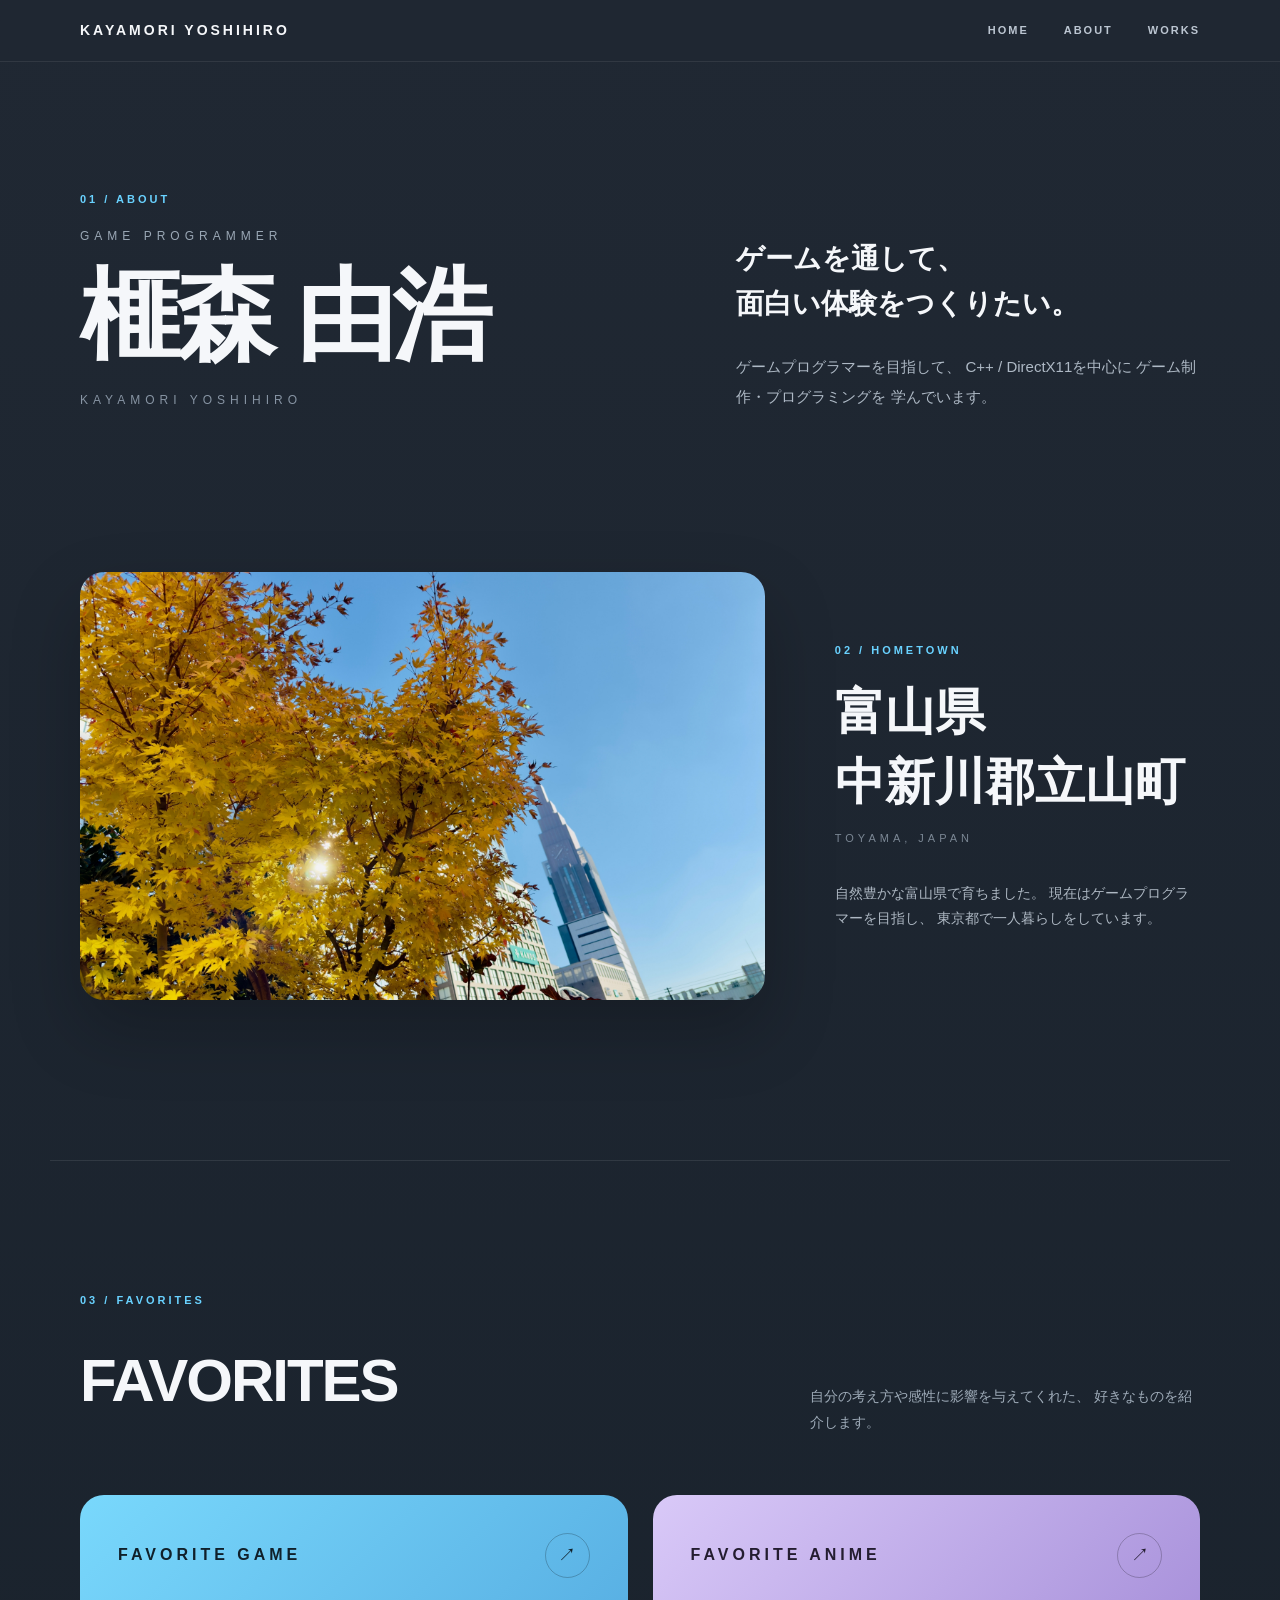
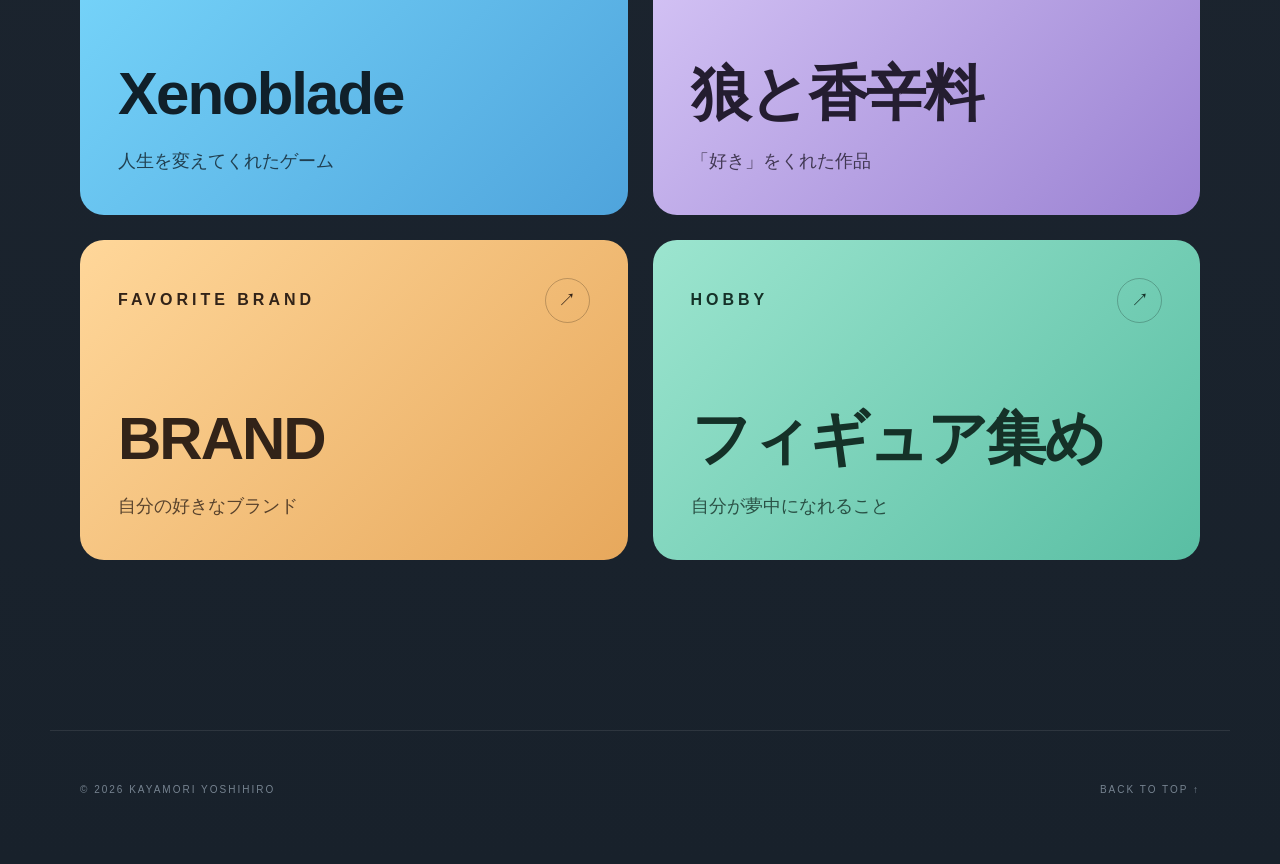
==== about.html @ 98be85f1 "Web改変" ====
<!DOCTYPE html>
<html lang="ja">

<head>

    <meta charset="UTF-8">

    <meta name="viewport"
          content="width=device-width, initial-scale=1.0">

    <title>About | 榧森由浩</title>

    <link rel="stylesheet"
          href="style.css">

</head>


<body>

    <!-- HEADER -->
    <header>

        <div class="header-inner">

            <a href="index.html"
               class="logo">
                KAYAMORI YOSHIHIRO
            </a>

            <nav>

                <a href="index.html">
                    HOME
                </a>

                <a href="about.html">
                    ABOUT
                </a>

                <a href="works.html">
                    WORKS
                </a>

            </nav>

        </div>

    </header>


    <main>


        <!-- =========================
             ABOUT
        ========================== -->

        <section class="about-page">

            <p class="section-number">
                01 / ABOUT
            </p>


            <div class="about-page-header">

                <div>

                    <p class="hello">
                        GAME PROGRAMMER
                    </p>

                    <h1>
                        榧森 由浩
                    </h1>

                    <p class="english-name">
                        KAYAMORI YOSHIHIRO
                    </p>

                </div>


                <div class="about-introduction">

                    <h2>
                        ゲームを通して、<br>
                        面白い体験をつくりたい。
                    </h2>

                    <p>
                        ゲームプログラマーを目指して、
                        C++ / DirectX11を中心に
                        ゲーム制作・プログラミングを
                        学んでいます。
                    </p>

                </div>

            </div>

        </section>



        <!-- =========================
             HOMETOWN
        ========================== -->

        <section class="hometown">

            <div class="hometown-image">

                <img src="images/toyama.jpg"
                     alt="富山の風景">

            </div>


            <div class="hometown-info">

                <p class="section-number">
                    02 / HOMETOWN
                </p>

                <h2>
                    富山県<br>
                    中新川郡立山町
                </h2>

                <p class="hometown-sub">
                    TOYAMA, JAPAN
                </p>

                <p>
                    自然豊かな富山県で育ちました。
                    現在はゲームプログラマーを目指し、
                    東京都で一人暮らしをしています。
                </p>

            </div>

        </section>



        <!-- =========================
             FAVORITES
        ========================== -->

        <section class="favorites">

            <div class="favorite-header">

                <div>

                    <p class="section-number">
                        03 / FAVORITES
                    </p>

                    <h2>
                        FAVORITES
                    </h2>

                </div>


                <p class="favorite-intro">
                    自分の考え方や感性に影響を与えてくれた、
                    好きなものを紹介します。
                </p>

            </div>


            <div class="favorite-links">


                <!-- GAME -->

                <a href="game.html"
                   class="favorite-link game-link">

                    <div class="favorite-top">

                        <span class="favorite-category">
                            FAVORITE GAME
                        </span>

                        <span class="arrow">
                            ↗
                        </span>

                    </div>


                    <div class="favorite-bottom">

                        <h3>
                            Xenoblade
                        </h3>

                        <span>
                            人生を変えてくれたゲーム
                        </span>

                    </div>

                </a>



                <!-- ANIME -->

                <a href="anime.html"
                   class="favorite-link anime-link">

                    <div class="favorite-top">

                        <span class="favorite-category">
                            FAVORITE ANIME
                        </span>

                        <span class="arrow">
                            ↗
                        </span>

                    </div>


                    <div class="favorite-bottom">

                        <h3>
                            狼と香辛料
                        </h3>

                        <span>
                            「好き」をくれた作品
                        </span>

                    </div>

                </a>



                <!-- BRAND -->

                <a href="brand.html"
                   class="favorite-link brand-link">

                    <div class="favorite-top">

                        <span class="favorite-category">
                            FAVORITE BRAND
                        </span>

                        <span class="arrow">
                            ↗
                        </span>

                    </div>


                    <div class="favorite-bottom">

                        <h3>
                            BRAND
                        </h3>

                        <span>
                            自分の好きなブランド
                        </span>

                    </div>

                </a>



                <!-- HOBBY -->

                <a href="hobby.html"
                   class="favorite-link hobby-link">

                    <div class="favorite-top">

                        <span class="favorite-category">
                            HOBBY
                        </span>

                        <span class="arrow">
                            ↗
                        </span>

                    </div>


                    <div class="favorite-bottom">

                        <h3>
                            フィギュア集め
                        </h3>

                        <span>
                            自分が夢中になれること
                        </span>

                    </div>

                </a>


            </div>

        </section>

    </main>


    <footer>

        <p>
            © 2026 KAYAMORI YOSHIHIRO
        </p>

        <a href="#">
            BACK TO TOP ↑
        </a>

    </footer>

</body>

</html>
---- style.css ----
/* ========================================
   RESET
======================================== */

* {
    margin: 0;
    padding: 0;
    box-sizing: border-box;
}


html {
    scroll-behavior: smooth;
}


body {

    background:
        linear-gradient(
            180deg,
            #202833 0%,
            #18212b 100%
        );

    color: #f5f7fa;

    font-family:
        "Segoe UI",
        "Yu Gothic",
        "Hiragino Kaku Gothic ProN",
        sans-serif;

    line-height: 1.8;
}


a {
    color: inherit;
    text-decoration: none;
}


img {
    display: block;
    width: 100%;
}


/* ========================================
   HEADER
======================================== */

header {

    position: fixed;

    top: 0;
    left: 0;

    width: 100%;

    z-index: 1000;

    background:
        rgba(32, 40, 51, 0.82);

    backdrop-filter: blur(18px);

    border-bottom:
        1px solid rgba(255,255,255,0.08);
}


.header-inner {

    max-width: 1180px;

    margin: auto;

    padding: 18px 30px;

    display: flex;

    justify-content: space-between;
    align-items: center;
}


/* LOGO */

.logo {
    width: auto;
    height: auto;

    display: inline-block;

    background: transparent;

    color: #f5f7fa;

    font-size: 14px;
    font-weight: 800;

    letter-spacing: 3px;

    border-radius: 0;

    transition: color 0.25s ease;
}

.logo:hover {
    color: #69d2ff;
}

/* NAV */

nav {

    display: flex;

    gap: 35px;
}


nav a {

    font-size: 11px;

    font-weight: 600;

    letter-spacing: 2px;

    color: #bcc6d2;

    transition: 0.25s;
}


nav a:hover {

    color: #69d2ff;
}


/* ========================================
   共通
======================================== */

section {

    max-width: 1180px;

    margin: auto;

    padding-left: 30px;
    padding-right: 30px;
}


.section-number {

    color: #69d2ff;

    font-size: 11px;

    font-weight: 700;

    letter-spacing: 3px;

    margin-bottom: 16px;
}


/* ========================================
   HERO
======================================== */

.hero {

    min-height: 750px;

    padding-top: 190px;
    padding-bottom: 130px;

    display: flex;

    flex-direction: column;

    justify-content: center;
}


.hero-label {

    color: #69d2ff;

    font-size: 11px;

    font-weight: 700;

    letter-spacing: 5px;

    margin-bottom: 75px;
}


.hero-main {

    display: grid;

    grid-template-columns:
        1.2fr 1fr;

    gap: 100px;

    align-items: end;
}


.hello {

    color: #9aa7b5;

    font-size: 12px;

    letter-spacing: 5px;

    margin-bottom: 18px;
}


.hero h1 {

    font-size:
        clamp(55px, 8vw, 100px);

    line-height: 1;

    letter-spacing: -4px;

    margin-bottom: 24px;
}


.english-name {

    color: #8794a3;

    letter-spacing: 5px;

    font-size: 12px;
}


.hero-description {

    padding-bottom: 12px;
}


.hero-description h2 {

    font-size: 30px;

    line-height: 1.6;

    margin-bottom: 30px;
}


.hero-description p {

    color: #aeb9c5;

    font-size: 15px;

    max-width: 450px;
}


/* ========================================
   HOMETOWN
======================================== */

.hometown {

    padding-bottom: 160px;

    display: grid;

    grid-template-columns:
        1.5fr 0.8fr;

    gap: 70px;

    align-items: center;
}


/* IMAGE */

.hometown-image {

    position: relative;

    aspect-ratio: 16 / 10;

    overflow: hidden;

    border-radius: 24px;

    box-shadow:
        0 30px 70px
        rgba(0,0,0,0.22);
}


.hometown-image img {

    width: 100%;
    height: 100%;

    object-fit: cover;

    transition:
        transform 0.8s ease;
}


.hometown-image:hover img {

    transform: scale(1.035);
}


/* INFO */

.hometown-info {

    padding: 30px 0;
}


.hometown-info h2 {

    font-size:
        clamp(32px, 4vw, 50px);

    line-height: 1.4;

    margin-bottom: 12px;
}


.hometown-sub {

    color: #7b8794;

    font-size: 11px;

    letter-spacing: 4px;

    margin-bottom: 32px;
}


.hometown-info > p:last-child {

    color: #aeb8c3;

    font-size: 14px;
}


/* ========================================
   FAVORITES
======================================== */

.favorites {

    padding-top: 130px;
    padding-bottom: 170px;

    border-top:
        1px solid rgba(255,255,255,0.09);
}


.favorite-header {

    display: flex;

    justify-content: space-between;

    align-items: end;

    margin-bottom: 60px;
}


.favorite-header h2 {

    font-size:
        clamp(38px, 5vw, 60px);

    letter-spacing: -2px;
}


.favorite-intro {

    max-width: 390px;

    color: #9eabb8;

    font-size: 14px;
}


/* ========================================
   FAVORITE BUTTON
======================================== */

.favorite-links {

    display: grid;

    grid-template-columns:
        repeat(2, 1fr);

    gap: 25px;
}


.favorite-link {
    min-height: 320px;

    padding: 38px;

    border-radius: 24px;

    display: flex;

    flex-direction: column;

    justify-content: space-between;

    transition:
        transform 0.3s ease,
        box-shadow 0.3s ease;

    overflow: hidden;
}

/* GAME */

.game-link {
    background:
        linear-gradient(
            135deg,
            #79d8fc 0%,
            #4fa4dc 100%
        );

    color: #10202a;
}

/* ANIME */

.anime-link {
    background:
        linear-gradient(
            135deg,
            #d9c9f8 0%,
            #9a81d2 100%
        );

    color: #241d30;
}

/* BRAND */

.brand-link {
    background:
        linear-gradient(
            135deg,
            #ffd79a 0%,
            #e7a85c 100%
        );

    color: #322318;
}

/* HOBBY */

.hobby-link {
    background:
        linear-gradient(
            135deg,
            #9ce5cf 0%,
            #59bea3 100%
        );

    color: #153128;
}


/* HOVER */

.favorite-link:hover {

    transform:
        translateY(-8px);

    box-shadow:
        0 30px 60px
        rgba(0,0,0,0.20);
}


/* TOP */

.favorite-top {

    display: flex;

    justify-content: space-between;

    align-items: center;
}


.favorite-category {
    font-size: 16px;

    font-weight: 800;

    letter-spacing: 4px;
}

.arrow {

    width: 45px;
    height: 45px;

    display: flex;

    justify-content: center;
    align-items: center;

    border:
        1px solid rgba(0,0,0,0.22);

    border-radius: 50%;

    font-size: 18px;

    transition: 0.3s;
}


.favorite-link:hover .arrow {

    transform:
        translate(4px, -4px);

    background:
        rgba(255,255,255,0.3);
}


/* BOTTOM */

.favorite-bottom h3 {

    font-size:
        clamp(38px, 5vw, 60px);

    line-height: 1.2;

    letter-spacing: -2px;

    margin-bottom: 16px;
}


.favorite-bottom > span {
    display: block;

    font-size: 18px;

    font-weight: 500;

    line-height: 1.7;

    opacity: 0.8;
}

/* ========================================
   FOOTER
======================================== */

footer {

    max-width: 1180px;

    margin: auto;

    padding:
        50px 30px 65px;

    border-top:
        1px solid rgba(255,255,255,0.09);

    display: flex;

    justify-content: space-between;

    color: #768390;

    font-size: 10px;

    letter-spacing: 2px;
}


footer a {

    transition: 0.25s;
}


footer a:hover {

    color: #69d2ff;
}


/* ========================================
   TABLET / SMARTPHONE
======================================== */

@media (max-width: 768px) {

    .header-inner {

        padding: 15px 20px;
    }


    .logo {

        width: 40px;
        height: 40px;
    }


    nav {

        gap: 15px;
    }


    nav a {

        font-size: 8px;

        letter-spacing: 1px;
    }


    section {

        padding-left: 20px;
        padding-right: 20px;
    }


    /* HERO */

    .hero {

        min-height: auto;

        padding-top: 160px;
        padding-bottom: 100px;
    }


    .hero-label {

        margin-bottom: 50px;
    }


    .hero-main {

        grid-template-columns: 1fr;

        gap: 55px;
    }


    .hero h1 {

        font-size: 55px;

        letter-spacing: -3px;
    }


    .hero-description h2 {

        font-size: 23px;
    }


    /* HOMETOWN */

    .hometown {

        grid-template-columns: 1fr;

        gap: 40px;

        padding-bottom: 110px;
    }


    .hometown-image {

        border-radius: 18px;
    }


    /* FAVORITE */

    .favorites {

        padding-top: 90px;

        padding-bottom: 110px;
    }


    .favorite-header {

        display: block;

        margin-bottom: 40px;
    }


    .favorite-intro {

        margin-top: 20px;
    }


    .favorite-links {

        grid-template-columns: 1fr;
    }


    .favorite-link {

        min-height: 300px;

        padding: 28px;
    }


    footer {

        margin-left: 20px;
        margin-right: 20px;

        padding-left: 0;
        padding-right: 0;
    }

    /* HOME */

.home-main {

    padding:
        150px 20px
        80px;
}


.home-content h1 {

    font-size: 60px;

    letter-spacing: -4px;
}


.home-name {

    font-size: 10px;

    letter-spacing: 4px;
}


.home-links {

    flex-direction: column;

    align-items: flex-start;

    margin-top: 45px;
}


.home-button {

    width: 100%;

    max-width: 300px;
}


/* ABOUT */

.about-page {

    padding-top: 150px;

    padding-bottom: 100px;
}


.about-page-header {

    grid-template-columns: 1fr;

    gap: 50px;
}


.about-page h1 {

    font-size: 55px;
}

}
/* ========================================
   HOME PAGE
======================================== */

.home-main {

    position: relative;

    min-height: 100vh;

    max-width: 1180px;

    margin: auto;

    padding:
        160px 30px
        80px;

    display: flex;

    align-items: center;

    overflow: hidden;
}


.home-content {

    position: relative;

    z-index: 2;
}


.home-label {

    color: #69d2ff;

    font-size: 12px;

    font-weight: 700;

    letter-spacing: 5px;

    margin-bottom: 45px;
}


.home-content h1 {

    font-size:
        clamp(70px, 11vw, 150px);

    line-height: 1;

    letter-spacing: -7px;

    margin-bottom: 25px;
}


.home-name {

    color: #8e9aa8;

    font-size: 14px;

    font-weight: 600;

    letter-spacing: 7px;
}


/* HOME BUTTON */

.home-links {

    display: flex;

    gap: 15px;

    margin-top: 65px;
}


.home-button {

    min-width: 200px;

    padding:
        17px 22px;

    display: flex;

    align-items: center;

    justify-content: space-between;

    background: #69d2ff;

    color: #17212b;

    border: 1px solid #69d2ff;

    border-radius: 12px;

    font-size: 12px;

    font-weight: 800;

    letter-spacing: 2px;

    transition:
        transform 0.25s ease,
        background 0.25s ease;
}


.home-button.secondary {

    color: #dce4ec;

    background:
        rgba(255,255,255,0.04);

    border-color:
        rgba(255,255,255,0.15);
}


.home-button:hover {

    transform:
        translateY(-4px);
}


.home-button.secondary:hover {

    background:
        rgba(255,255,255,0.08);

    border-color: #69d2ff;
}


/* 背景文字 */

.home-decoration {

    position: absolute;

    right: -40px;
    bottom: 40px;

    color:
        rgba(255,255,255,0.025);

    font-size:
        clamp(100px, 16vw, 240px);

    font-weight: 900;

    letter-spacing: -12px;

    pointer-events: none;
}



/* ========================================
   ABOUT PAGE
======================================== */

.about-page {

    padding-top: 190px;

    padding-bottom: 160px;
}


.about-page-header {

    display: grid;

    grid-template-columns:
        1.2fr 1fr;

    gap: 100px;

    align-items: end;
}


.about-page h1 {

    font-size:
        clamp(55px, 8vw, 100px);

    line-height: 1;

    letter-spacing: -4px;

    margin-bottom: 25px;
}


.about-introduction h2 {

    font-size: 28px;

    line-height: 1.6;

    margin-bottom: 25px;
}


.about-introduction p {

    color: #aeb9c5;

    font-size: 15px;

    line-height: 2;
}
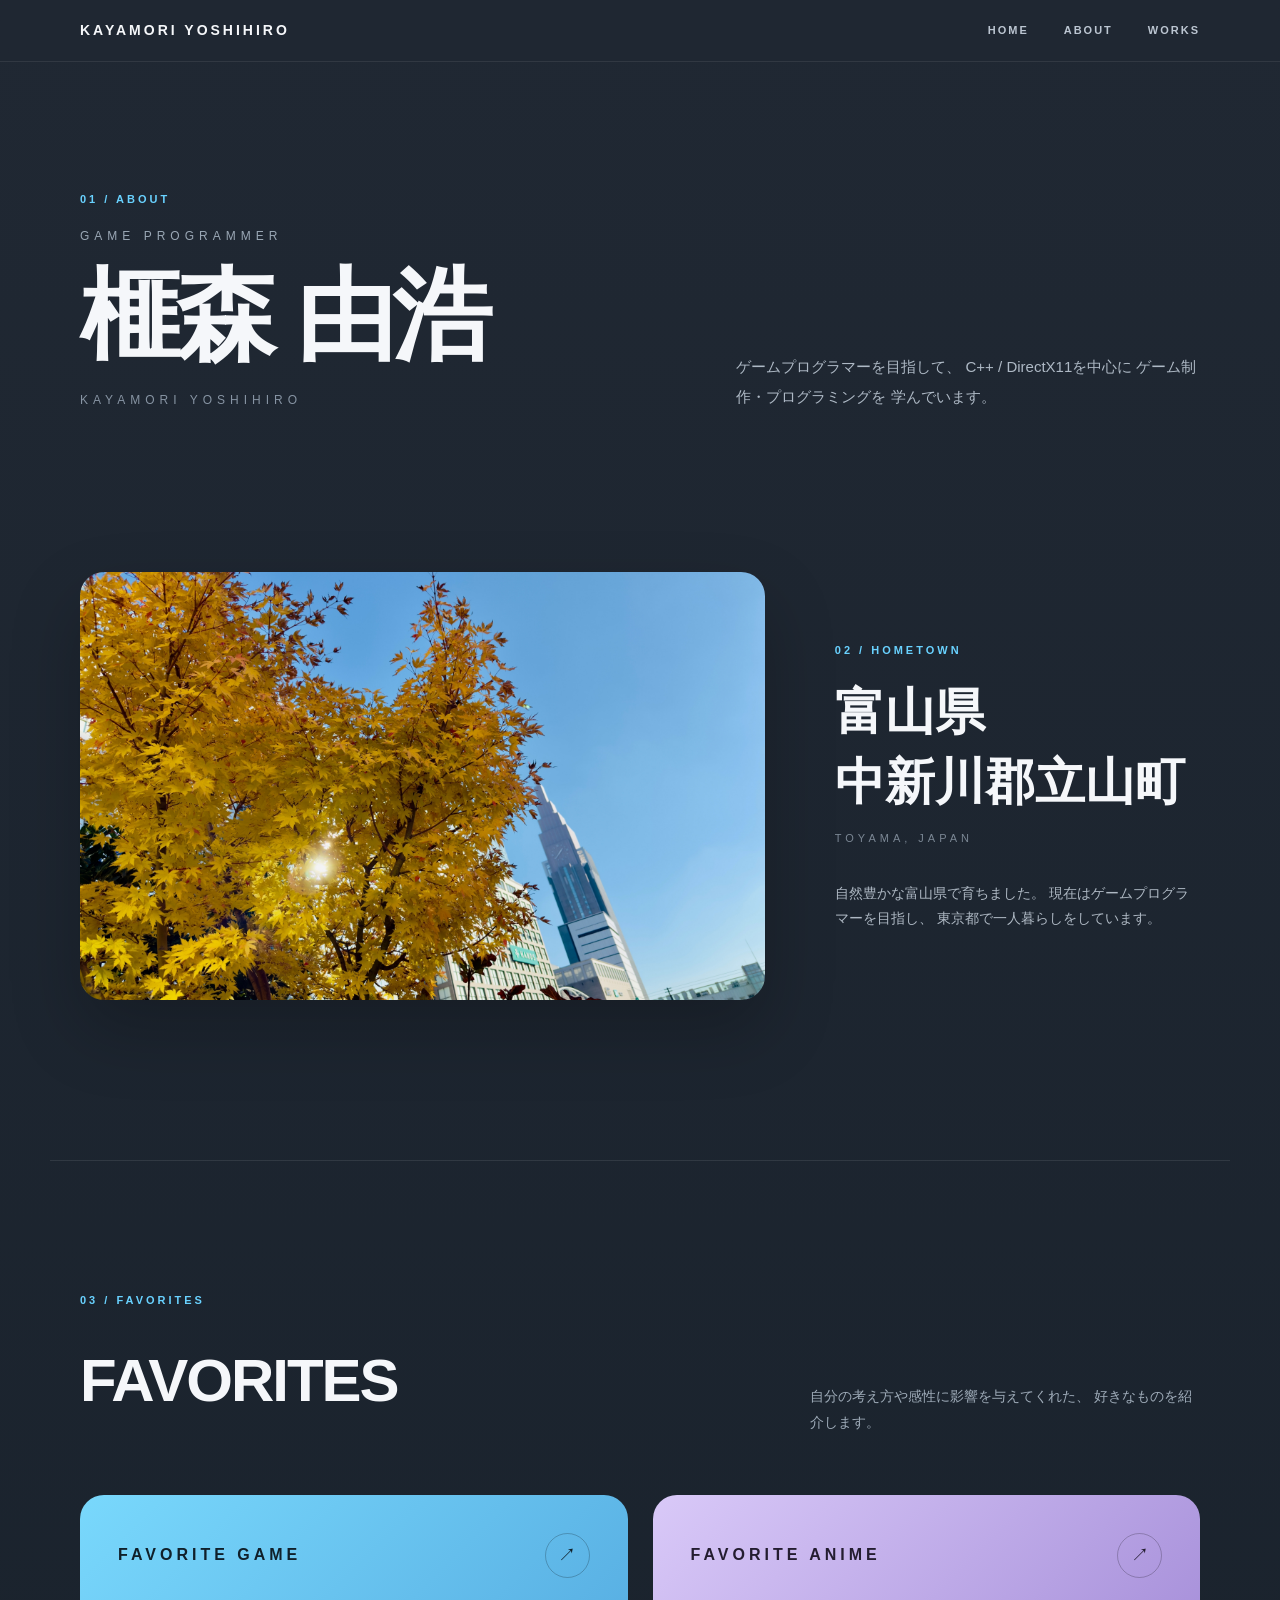
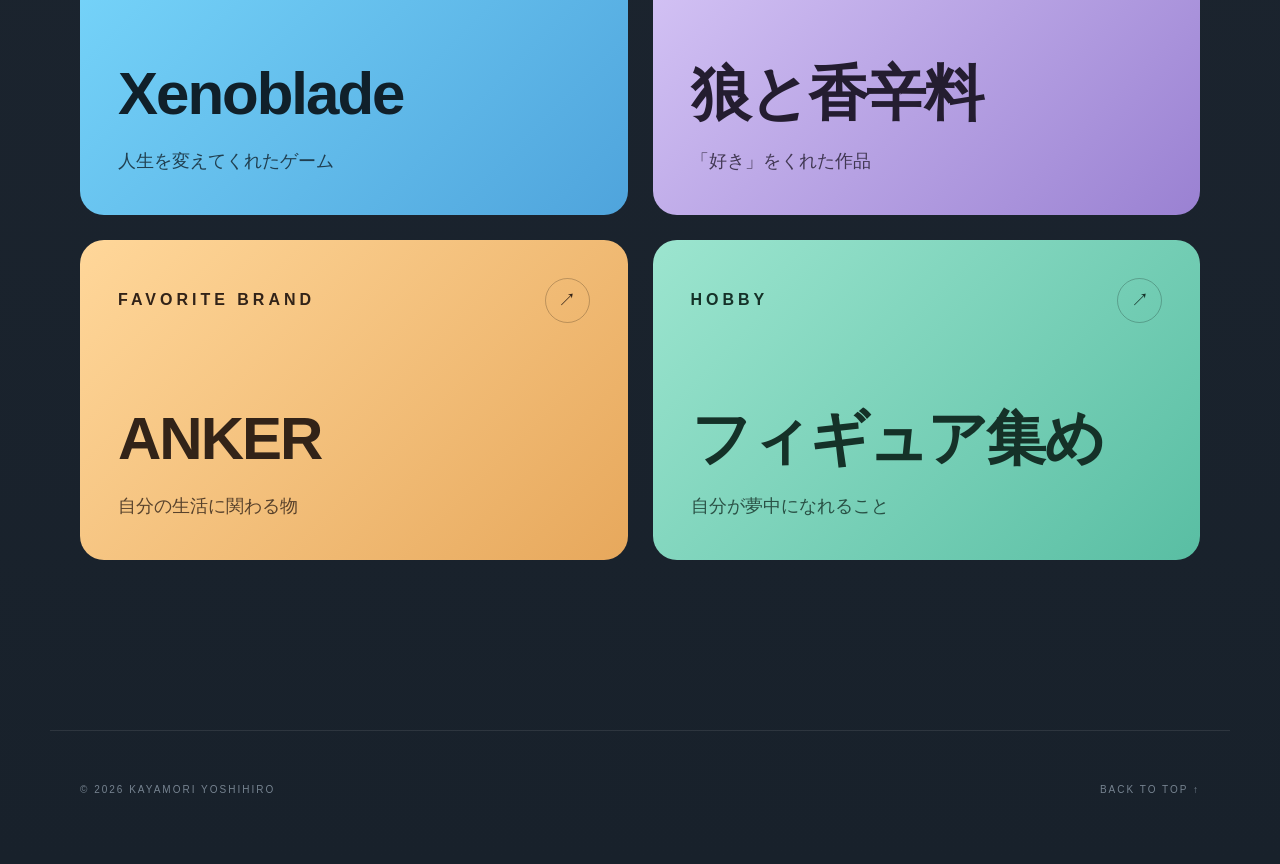
==== commit d803f31a: "Web改変" ====
--- a/about.html
+++ b/about.html
@@ -51,7 +51,6 @@
 
     <main>
 
-
         <!-- =========================
              ABOUT
         ========================== -->
@@ -83,11 +82,6 @@
 
 
                 <div class="about-introduction">
-
-                    <h2>
-                        ゲームを通して、<br>
-                        面白い体験をつくりたい。
-                    </h2>
 
                     <p>
                         ゲームプログラマーを目指して、
@@ -103,7 +97,6 @@
         </section>
 
 
-
         <!-- =========================
              HOMETOWN
         ========================== -->
@@ -144,7 +137,6 @@
         </section>
 
 
-
         <!-- =========================
              FAVORITES
         ========================== -->
@@ -164,7 +156,6 @@
                     </h2>
 
                 </div>
-
 
                 <p class="favorite-intro">
                     自分の考え方や感性に影響を与えてくれた、
@@ -176,7 +167,6 @@
 
             <div class="favorite-links">
 
-
                 <!-- GAME -->
 
                 <a href="game.html"
@@ -209,8 +199,6 @@
 
                 </a>
 
-
-
                 <!-- ANIME -->
 
                 <a href="anime.html"
@@ -243,8 +231,6 @@
 
                 </a>
 
-
-
                 <!-- BRAND -->
 
                 <a href="brand.html"
@@ -266,18 +252,16 @@
                     <div class="favorite-bottom">
 
                         <h3>
-                            BRAND
+                            ANKER
                         </h3>
 
                         <span>
-                            自分の好きなブランド
-                        </span>
-
-                    </div>
-
-                </a>
-
-
+                            自分の生活に関わる物
+                        </span>
+
+                    </div>
+
+                </a>
 
                 <!-- HOBBY -->
 
@@ -311,7 +295,6 @@
 
                 </a>
 
-
             </div>
 
         </section>
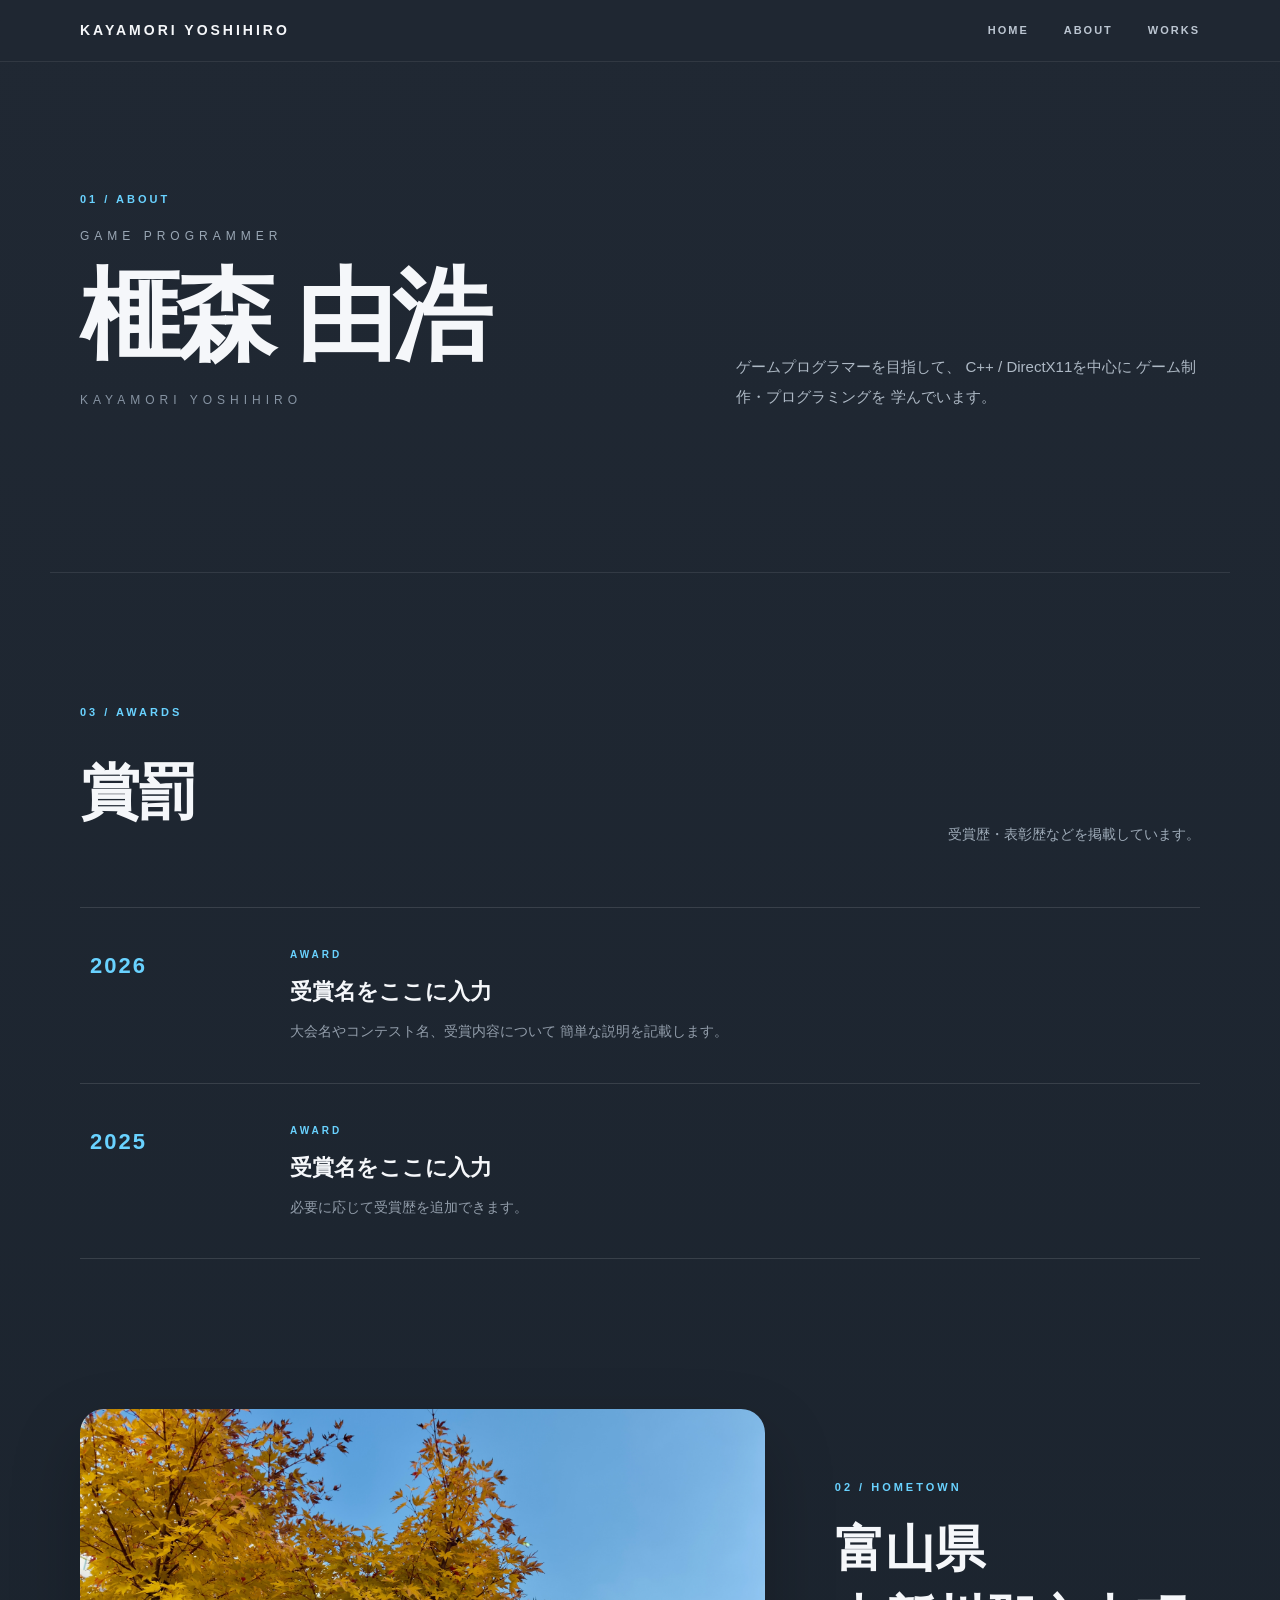
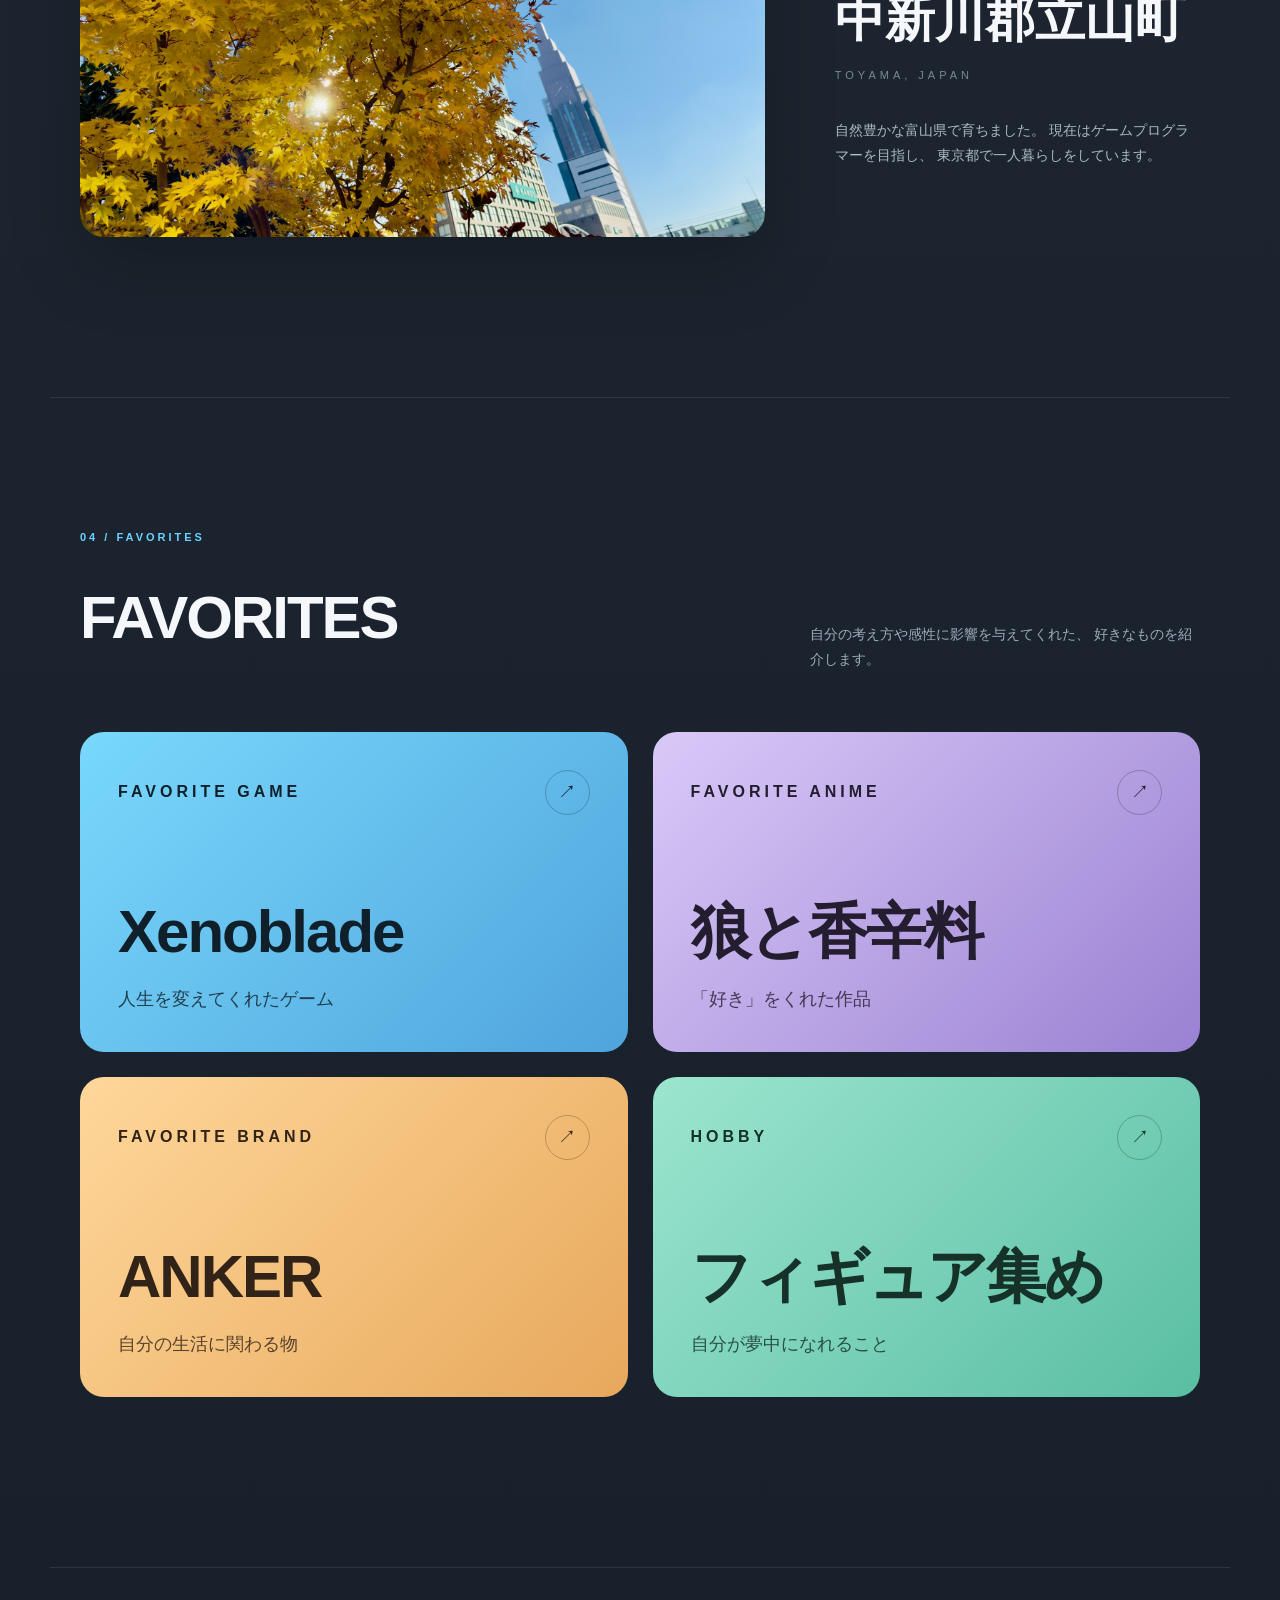
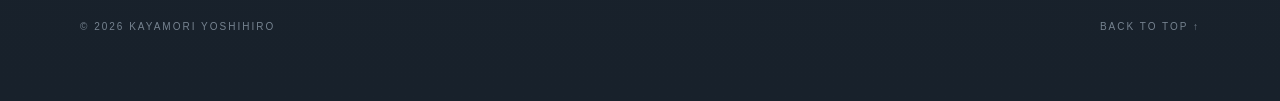
==== commit 0c64431c: "賞罰追加" ====
--- a/about.html
+++ b/about.html
@@ -97,6 +97,90 @@
         </section>
 
 
+<!-- =========================
+     AWARDS
+========================== -->
+
+<section class="awards">
+
+    <div class="awards-header">
+
+        <div>
+            <p class="section-number">
+                03 / AWARDS
+            </p>
+
+            <h2>
+                賞罰
+            </h2>
+        </div>
+
+        <p class="awards-intro">
+            受賞歴・表彰歴などを掲載しています。
+        </p>
+
+    </div>
+
+
+    <div class="award-list">
+
+        <!-- 賞罰 01 -->
+        <div class="award-item">
+
+            <div class="award-date">
+                2026
+            </div>
+
+            <div class="award-content">
+
+                <p class="award-type">
+                    AWARD
+                </p>
+
+                <h3>
+                    受賞名をここに入力
+                </h3>
+
+                <p>
+                    大会名やコンテスト名、受賞内容について
+                    簡単な説明を記載します。
+                </p>
+
+            </div>
+
+        </div>
+
+
+        <!-- 賞罰 02 -->
+        <div class="award-item">
+
+            <div class="award-date">
+                2025
+            </div>
+
+            <div class="award-content">
+
+                <p class="award-type">
+                    AWARD
+                </p>
+
+                <h3>
+                    受賞名をここに入力
+                </h3>
+
+                <p>
+                    必要に応じて受賞歴を追加できます。
+                </p>
+
+            </div>
+
+        </div>
+
+    </div>
+
+</section>
+
+
         <!-- =========================
              HOMETOWN
         ========================== -->
@@ -147,9 +231,9 @@
 
                 <div>
 
-                    <p class="section-number">
-                        03 / FAVORITES
-                    </p>
+<p class="section-number">
+    04 / FAVORITES
+</p>
 
                     <h2>
                         FAVORITES
--- a/style.css
+++ b/style.css
@@ -368,6 +368,124 @@
 .hometown-info > p:last-child {
 
     color: #aeb8c3;
+
+    font-size: 14px;
+}
+
+
+/* ========================================
+   AWARDS
+======================================== */
+
+.awards {
+    padding-top: 130px;
+    padding-bottom: 150px;
+
+    border-top:
+        1px solid rgba(255, 255, 255, 0.09);
+}
+
+
+/* HEADER */
+
+.awards-header {
+    display: flex;
+
+    justify-content: space-between;
+    align-items: end;
+
+    margin-bottom: 60px;
+}
+
+
+.awards-header h2 {
+    font-size:
+        clamp(38px, 5vw, 60px);
+
+    letter-spacing: -2px;
+}
+
+
+.awards-intro {
+    max-width: 390px;
+
+    color: #9eabb8;
+
+    font-size: 14px;
+}
+
+
+/* LIST */
+
+.award-list {
+    border-top:
+        1px solid rgba(255, 255, 255, 0.12);
+}
+
+
+.award-item {
+    display: grid;
+
+    grid-template-columns:
+        160px 1fr;
+
+    gap: 40px;
+
+    padding:
+        38px 10px;
+
+    border-bottom:
+        1px solid rgba(255, 255, 255, 0.12);
+
+    transition:
+        padding-left 0.25s ease,
+        background 0.25s ease;
+}
+
+
+.award-item:hover {
+    padding-left: 20px;
+
+    background:
+        rgba(255, 255, 255, 0.025);
+}
+
+
+/* 年 */
+
+.award-date {
+    color: #69d2ff;
+
+    font-size: 22px;
+    font-weight: 700;
+
+    letter-spacing: 2px;
+}
+
+
+/* 内容 */
+
+.award-type {
+    color: #69d2ff;
+
+    font-size: 10px;
+    font-weight: 700;
+
+    letter-spacing: 3px;
+
+    margin-bottom: 8px;
+}
+
+
+.award-content h3 {
+    font-size: 22px;
+
+    margin-bottom: 8px;
+}
+
+
+.award-content > p:last-child {
+    color: #929daa;
 
     font-size: 14px;
 }
@@ -734,6 +852,36 @@
     }
 
 
+    /* AWARDS */
+
+.awards {
+    padding-top: 90px;
+    padding-bottom: 110px;
+}
+
+.awards-header {
+    display: block;
+
+    margin-bottom: 40px;
+}
+
+.awards-intro {
+    margin-top: 20px;
+}
+
+.award-item {
+    grid-template-columns: 1fr;
+
+    gap: 12px;
+
+    padding: 30px 5px;
+}
+
+.award-item:hover {
+    padding-left: 5px;
+}
+
+
     /* FAVORITE */
 
     .favorites {
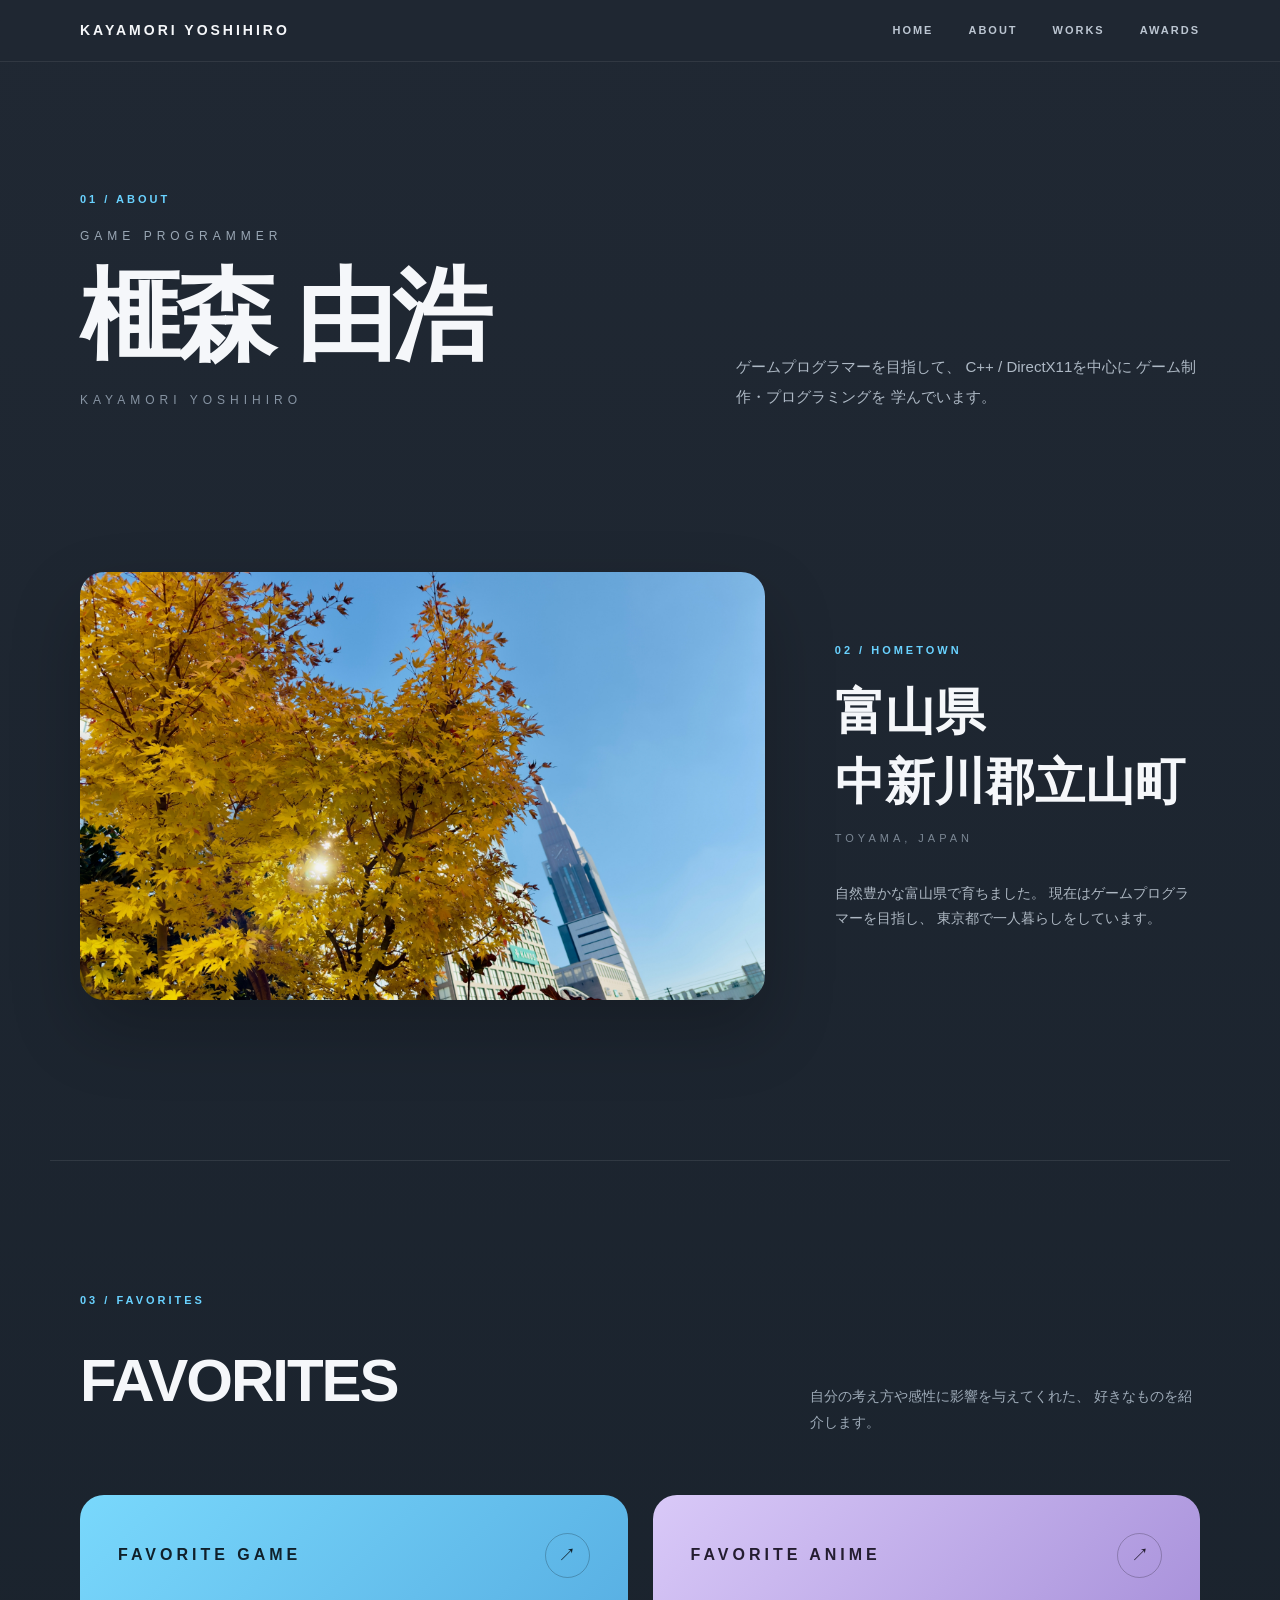
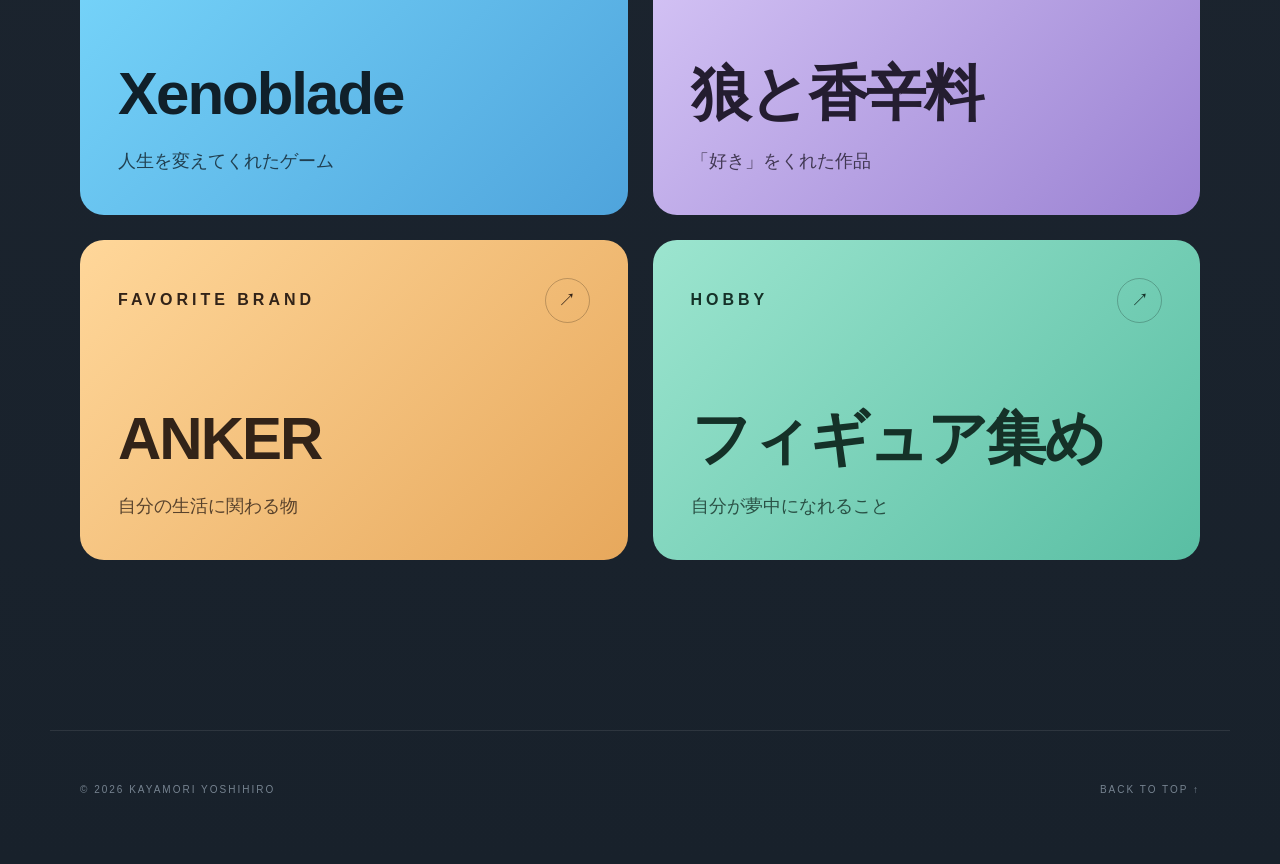
==== commit c8852b9a: "Works&Awards追加" ====
--- a/about.html
+++ b/about.html
@@ -28,21 +28,25 @@
                 KAYAMORI YOSHIHIRO
             </a>
 
-            <nav>
-
-                <a href="index.html">
-                    HOME
-                </a>
-
-                <a href="about.html">
-                    ABOUT
-                </a>
-
-                <a href="works.html">
-                    WORKS
-                </a>
-
-            </nav>
+<nav>
+
+    <a href="index.html">
+        HOME
+    </a>
+
+    <a href="about.html">
+        ABOUT
+    </a>
+
+    <a href="works.html">
+        WORKS
+    </a>
+
+    <a href="awards.html">
+        AWARDS
+    </a>
+
+</nav>
 
         </div>
 
@@ -97,90 +101,6 @@
         </section>
 
 
-<!-- =========================
-     AWARDS
-========================== -->
-
-<section class="awards">
-
-    <div class="awards-header">
-
-        <div>
-            <p class="section-number">
-                03 / AWARDS
-            </p>
-
-            <h2>
-                賞罰
-            </h2>
-        </div>
-
-        <p class="awards-intro">
-            受賞歴・表彰歴などを掲載しています。
-        </p>
-
-    </div>
-
-
-    <div class="award-list">
-
-        <!-- 賞罰 01 -->
-        <div class="award-item">
-
-            <div class="award-date">
-                2026
-            </div>
-
-            <div class="award-content">
-
-                <p class="award-type">
-                    AWARD
-                </p>
-
-                <h3>
-                    受賞名をここに入力
-                </h3>
-
-                <p>
-                    大会名やコンテスト名、受賞内容について
-                    簡単な説明を記載します。
-                </p>
-
-            </div>
-
-        </div>
-
-
-        <!-- 賞罰 02 -->
-        <div class="award-item">
-
-            <div class="award-date">
-                2025
-            </div>
-
-            <div class="award-content">
-
-                <p class="award-type">
-                    AWARD
-                </p>
-
-                <h3>
-                    受賞名をここに入力
-                </h3>
-
-                <p>
-                    必要に応じて受賞歴を追加できます。
-                </p>
-
-            </div>
-
-        </div>
-
-    </div>
-
-</section>
-
-
         <!-- =========================
              HOMETOWN
         ========================== -->
@@ -232,7 +152,7 @@
                 <div>
 
 <p class="section-number">
-    04 / FAVORITES
+    03 / FAVORITES
 </p>
 
                     <h2>
--- a/style.css
+++ b/style.css
@@ -996,6 +996,41 @@
     font-size: 55px;
 }
 
+
+/* WORKS */
+
+.works-page {
+    padding-top: 150px;
+    padding-bottom: 110px;
+}
+
+
+.works-heading {
+    margin-bottom: 60px;
+}
+
+
+.works-heading h1 {
+    font-size: 55px;
+}
+
+
+.works-grid {
+    grid-template-columns: 1fr;
+
+    gap: 65px;
+}
+
+
+.work-image {
+    border-radius: 17px;
+}
+
+
+.work-title-row h2 {
+    font-size: 30px;
+}
+
 }
 /* ========================================
    HOME PAGE
@@ -1222,4 +1257,332 @@
     font-size: 15px;
 
     line-height: 2;
+}
+
+
+/* ========================================
+   AWARDS PAGE
+======================================== */
+
+.awards-page {
+    min-height: 100vh;
+
+    padding-top: 190px;
+    padding-bottom: 150px;
+}
+
+
+.awards-page-title {
+    margin-bottom: 90px;
+}
+
+
+.awards-page-title h1 {
+    font-size:
+        clamp(60px, 9vw, 110px);
+
+    line-height: 1;
+
+    letter-spacing: -5px;
+
+    margin-bottom: 25px;
+}
+
+
+.awards-page-title > p:last-child {
+    color: #8e9aa8;
+
+    font-size: 15px;
+
+    letter-spacing: 2px;
+}
+
+
+/* ========================================
+   WORKS PAGE
+======================================== */
+
+.works-page {
+    padding-top: 190px;
+    padding-bottom: 160px;
+}
+
+
+/* HEADER */
+
+.works-heading {
+    margin-bottom: 90px;
+}
+
+
+.works-heading h1 {
+    font-size:
+        clamp(60px, 9vw, 110px);
+
+    line-height: 1;
+
+    letter-spacing: -5px;
+
+    margin-bottom: 30px;
+}
+
+
+.works-description {
+    max-width: 600px;
+
+    color: #9eabb8;
+
+    font-size: 15px;
+
+    line-height: 2;
+}
+
+
+/* ========================================
+   WORKS GRID
+======================================== */
+
+.works-grid {
+    display: grid;
+
+    grid-template-columns:
+        repeat(2, 1fr);
+
+    gap: 80px 35px;
+}
+
+
+/* ========================================
+   WORK ITEM
+======================================== */
+
+.work-item {
+    display: block;
+}
+
+
+.work-image {
+    position: relative;
+
+    width: 100%;
+
+    aspect-ratio: 16 / 10;
+
+    overflow: hidden;
+
+    border-radius: 22px;
+
+    background: #273340;
+
+    transition:
+        transform 0.35s ease,
+        box-shadow 0.35s ease;
+}
+
+
+.work-image img {
+    width: 100%;
+    height: 100%;
+
+    object-fit: cover;
+
+    transition:
+        transform 0.6s ease;
+}
+
+
+/* HOVER */
+
+.work-item:hover .work-image {
+    transform: translateY(-7px);
+
+    box-shadow:
+        0 25px 55px
+        rgba(0, 0, 0, 0.25);
+}
+
+
+.work-item:hover .work-image img {
+    transform: scale(1.04);
+}
+
+
+/* ========================================
+   NUMBER
+======================================== */
+
+.work-number {
+    position: absolute;
+
+    top: 20px;
+    right: 20px;
+
+    width: 48px;
+    height: 48px;
+
+    display: flex;
+
+    align-items: center;
+    justify-content: center;
+
+    border-radius: 50%;
+
+    background:
+        rgba(24, 33, 43, 0.85);
+
+    color: #ffffff;
+
+    font-size: 12px;
+    font-weight: 700;
+
+    letter-spacing: 1px;
+
+    backdrop-filter: blur(10px);
+}
+
+
+/* ========================================
+   IMAGE PLACEHOLDER
+======================================== */
+
+.work-placeholder {
+    display: flex;
+
+    justify-content: center;
+    align-items: center;
+
+    background:
+        linear-gradient(
+            135deg,
+            #7764a9,
+            #a48ad2
+        );
+
+    color:
+        rgba(255, 255, 255, 0.55);
+
+    font-size: 16px;
+
+    font-weight: 700;
+
+    letter-spacing: 5px;
+}
+
+
+.work-placeholder.blue {
+    background:
+        linear-gradient(
+            135deg,
+            #377c9d,
+            #69d2ff
+        );
+}
+
+
+/* ========================================
+   INFORMATION
+======================================== */
+
+.work-info {
+    padding-top: 25px;
+}
+
+
+/* TAG */
+
+.work-meta {
+    display: flex;
+
+    flex-wrap: wrap;
+
+    gap: 8px;
+
+    margin-bottom: 15px;
+}
+
+
+.work-meta span {
+    padding:
+        5px 12px;
+
+    border:
+        1px solid
+        rgba(255, 255, 255, 0.13);
+
+    border-radius: 20px;
+
+    color: #8fa0af;
+
+    font-size: 10px;
+
+    font-weight: 600;
+
+    letter-spacing: 1px;
+}
+
+
+/* TITLE */
+
+.work-title-row {
+    display: flex;
+
+    justify-content: space-between;
+
+    align-items: center;
+
+    margin-bottom: 15px;
+}
+
+
+.work-title-row h2 {
+    font-size:
+        clamp(28px, 4vw, 42px);
+
+    letter-spacing: -1px;
+}
+
+
+.work-arrow {
+    width: 43px;
+    height: 43px;
+
+    display: flex;
+
+    justify-content: center;
+    align-items: center;
+
+    border:
+        1px solid
+        rgba(255, 255, 255, 0.16);
+
+    border-radius: 50%;
+
+    color: #69d2ff;
+
+    transition:
+        background 0.25s ease,
+        transform 0.25s ease;
+}
+
+
+.work-item:hover .work-arrow {
+    background: #69d2ff;
+
+    color: #18212b;
+
+    transform:
+        translate(3px, -3px);
+}
+
+
+/* DESCRIPTION */
+
+.work-info > p {
+    color: #929eaa;
+
+    font-size: 14px;
+
+    line-height: 1.9;
+
+    max-width: 520px;
 }
